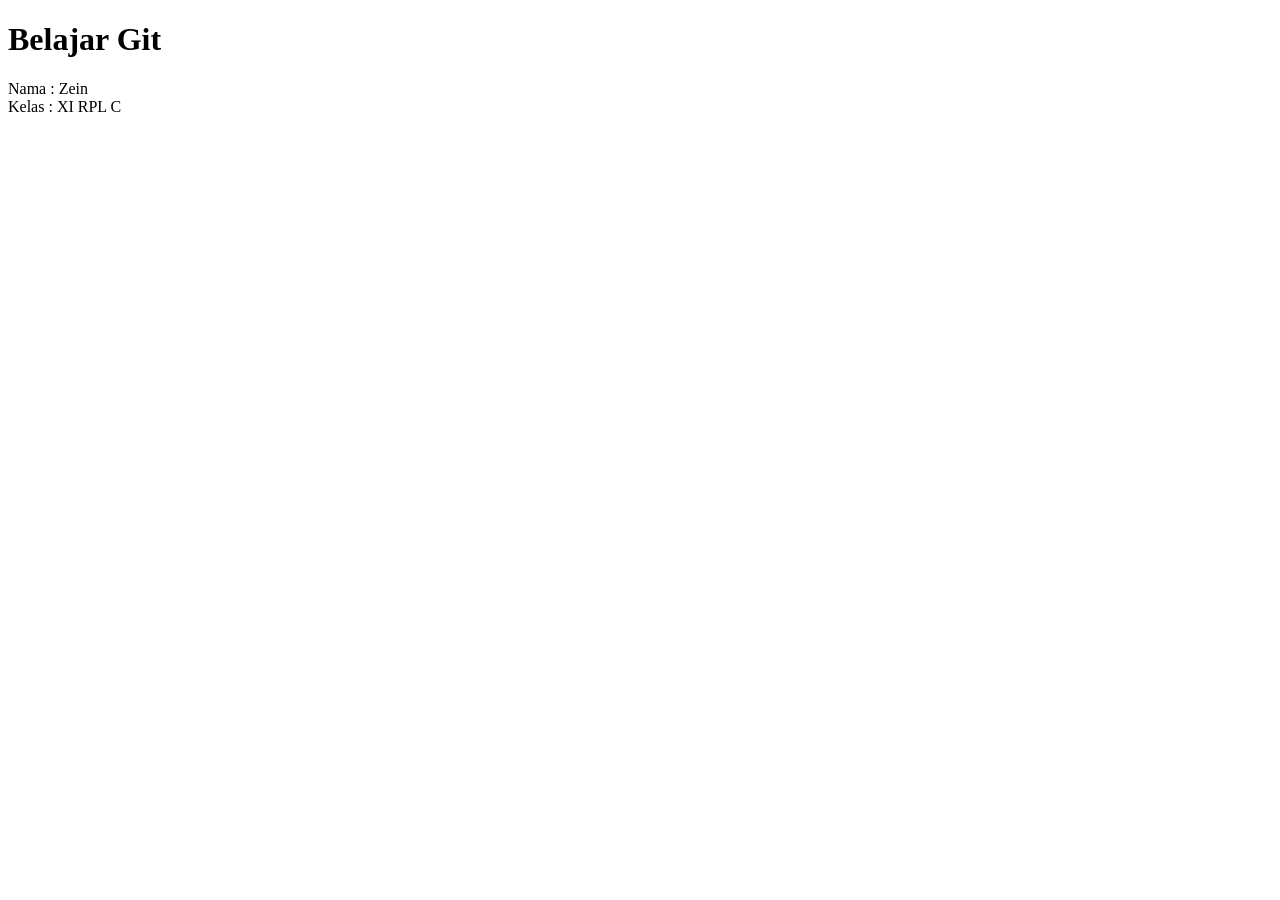
==== index.html @ 4944b2b9 "Membuat file pertama index.html" ====
<!DOCTYPE html>
<html>
<head>
    <meta charset="UTF-8">
    <meta name="viewport" content="width=device-width, initial-scale=1.0">
    <title>Belajar Git</title>
</head>
<body>
    <h1>Belajar Git</h1>
    <p>
        Nama : Zein <br>
        Kelas : XI RPL C
    </p>
</body>
</html>
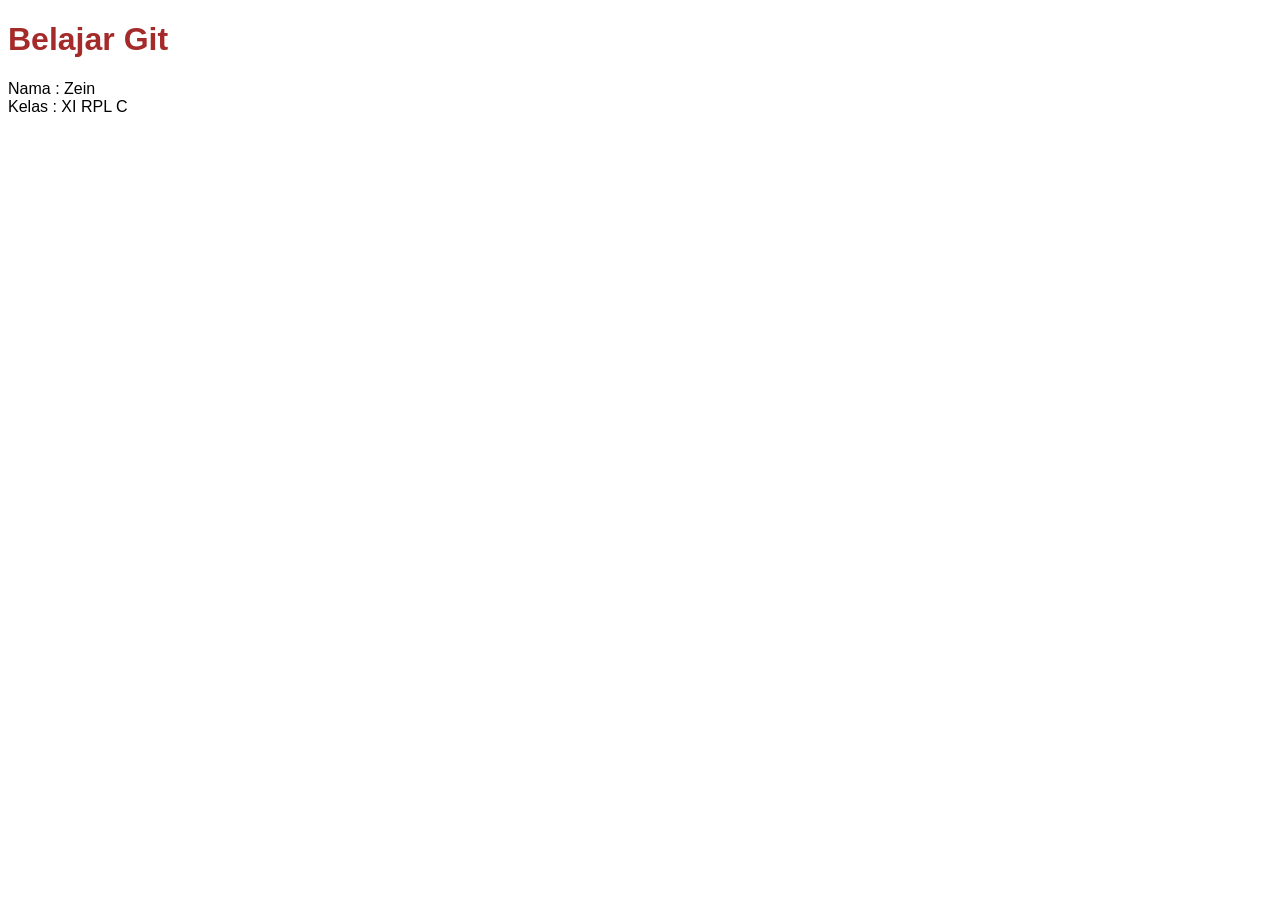
==== commit 1ba6eda0: "Menambahkan css" ====
--- a/index.html
+++ b/index.html
@@ -4,6 +4,7 @@
     <meta charset="UTF-8">
     <meta name="viewport" content="width=device-width, initial-scale=1.0">
     <title>Belajar Git</title>
+    <link rel="stylesheet" href="style.css">
 </head>
 <body>
     <h1>Belajar Git</h1>
--- a/style.css
+++ b/style.css
@@ -0,0 +1,7 @@
+body {
+    font-family: Arial, sans-serif;
+}
+
+h1 {
+    color :brown;
+}
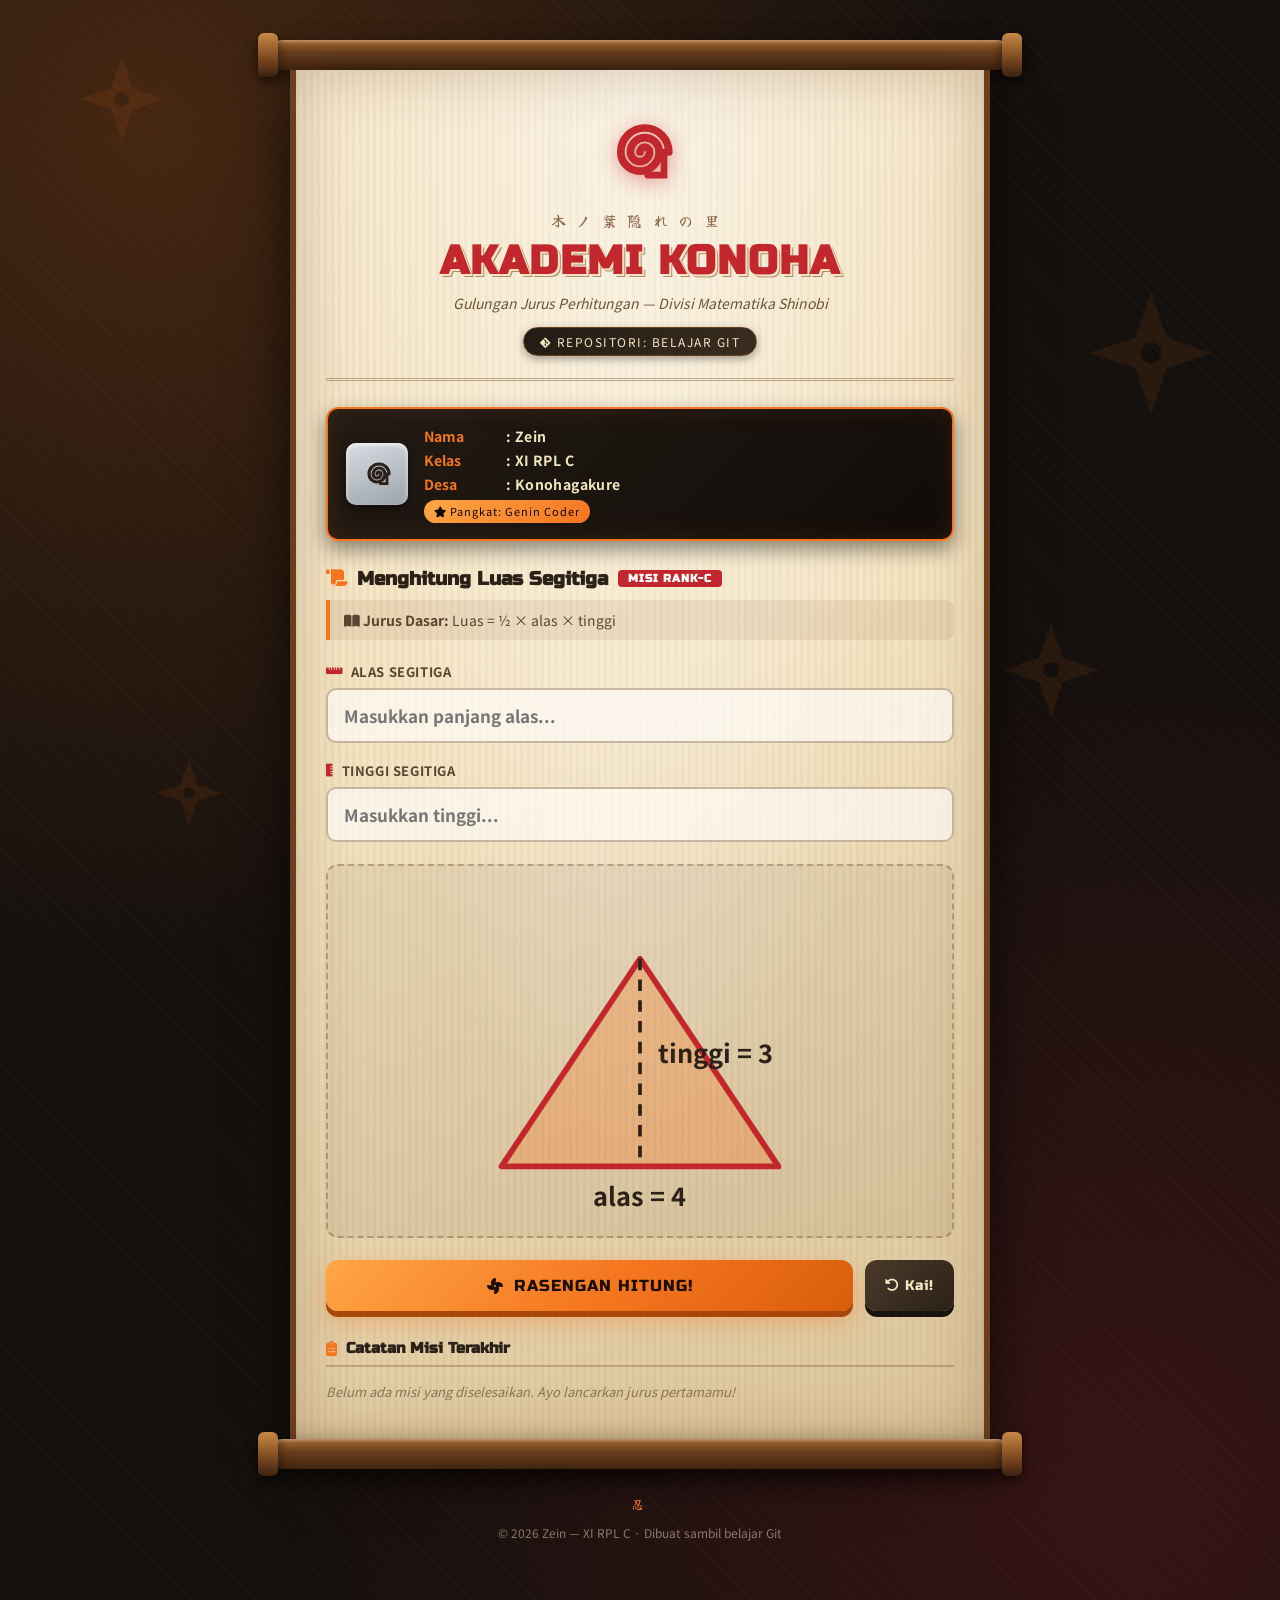
==== commit 3cd25762: "Fitur luas segitiga tema naruto" ====
--- a/index.html
+++ b/index.html
@@ -1,16 +1,157 @@
 <!DOCTYPE html>
-<html>
+<html lang="id">
 <head>
     <meta charset="UTF-8">
     <meta name="viewport" content="width=device-width, initial-scale=1.0">
-    <title>Belajar Git</title>
+    <title>Akademi Konoha — Menghitung Luas Segitiga</title>
+
+    <!-- Font dari CDN Google Fonts -->
+    <link rel="preconnect" href="https://fonts.googleapis.com">
+    <link rel="preconnect" href="https://fonts.gstatic.com" crossorigin>
+    <link href="https://fonts.googleapis.com/css2?family=Russo+One&family=Yuji+Syuku&family=Noto+Sans+JP:wght@400;700&display=swap" rel="stylesheet">
+
+    <!-- Ikon dari CDN Font Awesome -->
+    <link rel="stylesheet" href="https://cdnjs.cloudflare.com/ajax/libs/font-awesome/6.5.2/css/all.min.css">
+
     <link rel="stylesheet" href="style.css">
 </head>
 <body>
-    <h1>Belajar Git</h1>
-    <p>
-        Nama : Zein <br>
-        Kelas : XI RPL C
-    </p>
+
+    <!-- Kumpulan bentuk SVG yang dipakai berulang -->
+    <svg width="0" height="0" style="position:absolute" aria-hidden="true">
+        <symbol id="ikon-shuriken" viewBox="0 0 100 100">
+            <path d="M50 3 L62 38 L97 50 L62 62 L50 97 L38 62 L3 50 L38 38 Z"
+                  fill="currentColor"/>
+            <circle cx="50" cy="50" r="8" fill="#14100d"/>
+        </symbol>
+        <symbol id="ikon-pusaran" viewBox="0 0 100 100">
+            <g fill="none" stroke="currentColor" stroke-width="8" stroke-linecap="round">
+                <path d="M50 50
+                         a 5  5  0 0 1 10 0
+                         a 10 10 0 0 1 -20 0
+                         a 15 15 0 0 1 30 0
+                         a 20 20 0 0 1 -40 0
+                         a 25 25 0 0 1 50 0"/>
+                <path d="M75 50 L75 74 L58 74" stroke-width="7"/>
+            </g>
+        </symbol>
+    </svg>
+
+    <!-- Shuriken berputar di latar belakang -->
+    <div class="latar-shuriken" aria-hidden="true">
+        <svg class="shuriken-terbang" viewBox="0 0 100 100"><use href="#ikon-shuriken"></use></svg>
+        <svg class="shuriken-terbang" viewBox="0 0 100 100"><use href="#ikon-shuriken"></use></svg>
+        <svg class="shuriken-terbang" viewBox="0 0 100 100"><use href="#ikon-shuriken"></use></svg>
+        <svg class="shuriken-terbang" viewBox="0 0 100 100"><use href="#ikon-shuriken"></use></svg>
+    </div>
+
+    <main class="halaman">
+        <div class="batang"></div>
+
+        <div class="gulungan">
+
+            <!-- ===== Kepala gulungan ===== -->
+            <header class="kepala">
+                <svg class="lambang" viewBox="0 0 100 100" role="img" aria-label="Lambang pusaran Uzumaki">
+                    <use href="#ikon-pusaran"></use>
+                </svg>
+                <p class="kanji-besar">木ノ葉隠れの里</p>
+                <h1>Akademi Konoha</h1>
+                <p class="sub-judul">Gulungan Jurus Perhitungan — Divisi Matematika Shinobi</p>
+                <span class="pita-repo">
+                    <i class="fa-brands fa-git-alt"></i> Repositori: Belajar Git
+                </span>
+            </header>
+
+            <!-- ===== Kartu identitas ===== -->
+            <section class="kartu-ninja">
+                <div class="ikat-kepala">
+                    <svg viewBox="0 0 100 100" aria-hidden="true"><use href="#ikon-pusaran"></use></svg>
+                </div>
+                <div class="data-ninja">
+                    <div class="baris"><span class="label">Nama</span><span class="nilai">: Zein</span></div>
+                    <div class="baris"><span class="label">Kelas</span><span class="nilai">: XI RPL C</span></div>
+                    <div class="baris"><span class="label">Desa</span><span class="nilai">: Konohagakure</span></div>
+                    <span class="pangkat"><i class="fa-solid fa-star"></i> Pangkat: Genin Coder</span>
+                </div>
+            </section>
+
+            <!-- ===== Papan misi ===== -->
+            <section class="papan-misi">
+                <h2 class="judul-misi">
+                    <i class="fa-solid fa-scroll"></i>
+                    Menghitung Luas Segitiga
+                    <span class="rank-misi">MISI RANK-C</span>
+                </h2>
+
+                <p class="rumus-misi">
+                    <i class="fa-solid fa-book-open"></i>
+                    <strong>Jurus Dasar:</strong> Luas = ½ &times; alas &times; tinggi
+                </p>
+
+                <form id="form-jurus" novalidate>
+                    <div class="kolom-jurus">
+                        <label for="alas">
+                            <i class="fa-solid fa-ruler-horizontal"></i> Alas Segitiga
+                        </label>
+                        <input type="number" id="alas" name="alas" step="any" min="0"
+                               placeholder="Masukkan panjang alas..." autocomplete="off">
+                    </div>
+
+                    <div class="kolom-jurus">
+                        <label for="tinggi">
+                            <i class="fa-solid fa-ruler-vertical"></i> Tinggi Segitiga
+                        </label>
+                        <input type="number" id="tinggi" name="tinggi" step="any" min="0"
+                               placeholder="Masukkan tinggi..." autocomplete="off">
+                    </div>
+
+                    <!-- Pratinjau bentuk segitiga, digambar ulang oleh script.js -->
+                    <div class="panel-pratinjau">
+                        <svg id="pratinjau" viewBox="0 0 260 150" role="img"
+                             aria-label="Pratinjau bentuk segitiga">
+                            <polygon id="bidang-segitiga" points="50,125 210,125 130,45"></polygon>
+                            <line id="garis-tinggi" class="garis-tinggi" x1="130" y1="45" x2="130" y2="125"></line>
+                            <text id="teks-alas"   class="teks-ukur" x="130" y="142" text-anchor="middle">alas</text>
+                            <text id="teks-tinggi" class="teks-ukur" x="138" y="88">tinggi</text>
+                        </svg>
+                    </div>
+
+                    <div class="deret-tombol">
+                        <button type="submit" class="tombol-rasengan">
+                            <i class="fa-solid fa-fan"></i> Rasengan Hitung!
+                        </button>
+                        <button type="button" id="tombol-reset" class="tombol-kai">
+                            <i class="fa-solid fa-rotate-left"></i> Kai!
+                        </button>
+                    </div>
+                </form>
+
+                <!-- Hasil perhitungan diisi oleh script.js -->
+                <div id="panel-hasil" class="panel-hasil" aria-live="polite"></div>
+            </section>
+
+            <!-- ===== Catatan misi ===== -->
+            <section class="catatan-misi">
+                <h3 class="judul-catatan">
+                    <i class="fa-solid fa-clipboard-list"></i> Catatan Misi Terakhir
+                </h3>
+                <ul id="daftar-catatan"></ul>
+                <p id="catatan-kosong" class="catatan-kosong">
+                    Belum ada misi yang diselesaikan. Ayo lancarkan jurus pertamamu!
+                </p>
+            </section>
+
+        </div>
+
+        <div class="batang"></div>
+
+        <footer class="kaki">
+            <p><span class="kanji-kaki">忍</span></p>
+            <p>&copy; 2026 Zein — XI RPL C &middot; Dibuat sambil belajar Git</p>
+        </footer>
+    </main>
+
+    <script src="script.js"></script>
 </body>
-</html>+</html>
--- a/style.css
+++ b/style.css
@@ -1,7 +1,550 @@
+/* ============================================================
+   AKADEMI NINJA KONOHA  —  Tema Naruto
+   Halaman latihan: Menghitung Luas Segitiga
+   Zein / XI RPL C
+   ============================================================ */
+
+:root {
+    --oren:         #f5751f;
+    --oren-terang:  #ffa645;
+    --arang:        #14100d;
+    --arang-2:      #221b14;
+    --krem:         #f4e4c1;
+    --krem-gelap:   #dcc59b;
+    --merah:        #c1272d;
+    --kayu:         #6b3f1d;
+    --kayu-terang:  #a86a33;
+    --tinta:        #2b2118;
+}
+
+* { box-sizing: border-box; }
+
 body {
-    font-family: Arial, sans-serif;
+    margin: 0;
+    padding: 40px 16px 60px;
+    font-family: "Noto Sans JP", "Segoe UI", Arial, sans-serif;
+    color: var(--krem);
+    background-color: var(--arang);
+    background-image:
+        radial-gradient(circle at 12% 8%,  rgba(245,117,31,.22), transparent 45%),
+        radial-gradient(circle at 88% 92%, rgba(193,39,45,.20),  transparent 45%),
+        repeating-linear-gradient(45deg,
+            rgba(255,255,255,.016) 0 2px,
+            transparent 2px 9px);
+    overflow-x: hidden;
+}
+
+/* ---------- Shuriken melayang di latar ---------- */
+.latar-shuriken {
+    position: fixed;
+    inset: 0;
+    pointer-events: none;
+    z-index: 0;
+    overflow: hidden;
+}
+
+.shuriken-terbang {
+    position: absolute;
+    color: var(--oren);
+    opacity: .09;
+    animation: berputar linear infinite;
+}
+
+.shuriken-terbang:nth-child(1) { top:  6%;    left:  6%;  width:  90px; animation-duration: 14s; }
+.shuriken-terbang:nth-child(2) { top: 32%;    right: 5%;  width: 130px; animation-duration: 22s; animation-direction: reverse; }
+.shuriken-terbang:nth-child(3) { bottom: 8%;  left: 12%;  width:  70px; animation-duration: 11s; }
+.shuriken-terbang:nth-child(4) { bottom: 20%; right: 14%; width: 100px; animation-duration: 18s; animation-direction: reverse; }
+
+@keyframes berputar {
+    from { transform: rotate(0deg); }
+    to   { transform: rotate(360deg); }
+}
+
+/* ---------- Kerangka halaman ---------- */
+.halaman {
+    position: relative;
+    z-index: 1;
+    max-width: 700px;
+    margin: 0 auto;
+}
+
+/* ---------- Gulungan (makimono) ---------- */
+.gulungan {
+    position: relative;
+    background:
+        radial-gradient(ellipse at 50% 0%, rgba(255,255,255,.5), transparent 60%),
+        repeating-linear-gradient(90deg,
+            rgba(120,90,50,.05) 0 3px,
+            transparent 3px 7px),
+        linear-gradient(160deg, #f7ead0 0%, var(--krem) 45%, var(--krem-gelap) 100%);
+    color: var(--tinta);
+    padding: 34px 30px 38px;
+    border-left: 6px solid var(--kayu);
+    border-right: 6px solid var(--kayu);
+    box-shadow:
+        inset 0 0 60px rgba(107,63,29,.28),
+        0 24px 50px rgba(0,0,0,.65);
+    animation: gulungan-terbuka .7s cubic-bezier(.2,.8,.3,1) both;
+}
+
+@keyframes gulungan-terbuka {
+    from { opacity: 0; transform: scaleY(.75) translateY(-14px); }
+    to   { opacity: 1; transform: scaleY(1) translateY(0); }
+}
+
+/* Batang kayu penggulung atas & bawah */
+.batang {
+    position: relative;
+    height: 30px;
+    margin: 0 -22px;
+    border-radius: 15px;
+    background: linear-gradient(180deg,
+        var(--kayu-terang) 0%,
+        var(--kayu) 40%,
+        #40240f 100%);
+    box-shadow: 0 8px 22px rgba(0,0,0,.6), inset 0 2px 3px rgba(255,255,255,.28);
+}
+
+.batang::before,
+.batang::after {
+    content: "";
+    position: absolute;
+    top: 50%;
+    width: 20px;
+    height: 44px;
+    transform: translateY(-50%);
+    border-radius: 6px;
+    background: linear-gradient(180deg, #c98a45, #7a4720 60%, #3d2210);
+    box-shadow: 0 4px 12px rgba(0,0,0,.55);
+}
+.batang::before { left:  -10px; }
+.batang::after  { right: -10px; }
+
+/* ---------- Kepala halaman ---------- */
+.kepala {
+    text-align: center;
+    padding-bottom: 22px;
+    border-bottom: 3px double rgba(107,63,29,.4);
+}
+
+.lambang {
+    display: block;
+    width: 96px;
+    height: 96px;
+    margin: 0 auto 10px;
+    color: var(--merah);
+    filter: drop-shadow(0 4px 10px rgba(193,39,45,.45));
+    animation: pusaran-hidup 6s ease-in-out infinite;
+}
+
+@keyframes pusaran-hidup {
+    0%, 100% { transform: rotate(0deg)  scale(1);    }
+    50%      { transform: rotate(-8deg) scale(1.06); }
+}
+
+.kanji-besar {
+    font-family: "Yuji Syuku", "Yu Mincho", serif;
+    font-size: 15px;
+    letter-spacing: .7em;
+    color: rgba(107,63,29,.75);
+    margin: 0 0 6px;
 }
 
 h1 {
-    color :brown;
-}+    font-family: "Russo One", Impact, sans-serif;
+    font-size: clamp(26px, 6vw, 40px);
+    letter-spacing: 2px;
+    margin: 0;
+    color: var(--merah);
+    text-transform: uppercase;
+    text-shadow:
+        2px 2px 0 var(--krem),
+        3px 3px 0 rgba(107,63,29,.55);
+}
+
+.sub-judul {
+    margin: 8px 0 0;
+    font-size: 14px;
+    color: #6b543a;
+    font-style: italic;
+}
+
+.pita-repo {
+    display: inline-block;
+    margin-top: 14px;
+    padding: 5px 16px;
+    font-size: 12px;
+    letter-spacing: 1.5px;
+    text-transform: uppercase;
+    color: var(--krem);
+    background: linear-gradient(135deg, var(--arang-2), #3a2d20);
+    border: 1px solid var(--kayu);
+    border-radius: 999px;
+    box-shadow: 0 3px 8px rgba(0,0,0,.35);
+}
+
+/* ---------- Kartu identitas shinobi ---------- */
+.kartu-ninja {
+    display: flex;
+    align-items: center;
+    gap: 16px;
+    margin: 26px 0;
+    padding: 16px 18px;
+    background: linear-gradient(135deg, var(--arang-2), #100c08);
+    border: 2px solid var(--oren);
+    border-radius: 12px;
+    color: var(--krem);
+    box-shadow: 0 8px 20px rgba(0,0,0,.45), inset 0 0 24px rgba(245,117,31,.12);
+}
+
+.ikat-kepala {
+    flex: 0 0 auto;
+    width: 62px;
+    height: 62px;
+    display: grid;
+    place-items: center;
+    border-radius: 10px;
+    background: linear-gradient(160deg, #d9dde2, #9aa3ac);
+    box-shadow: inset 0 2px 4px rgba(255,255,255,.75), 0 4px 10px rgba(0,0,0,.5);
+}
+
+.ikat-kepala svg { width: 40px; height: 40px; color: var(--tinta); }
+
+.data-ninja { line-height: 1.7; font-size: 14px; }
+.data-ninja .baris { display: flex; gap: 8px; }
+.data-ninja .label { width: 74px; color: var(--oren); font-weight: 700; }
+.data-ninja .nilai { font-weight: 700; letter-spacing: .4px; }
+
+.pangkat {
+    display: inline-block;
+    margin-top: 4px;
+    padding: 2px 10px;
+    font-size: 11px;
+    letter-spacing: 1px;
+    border-radius: 999px;
+    color: #0d0a07;
+    background: linear-gradient(135deg, var(--oren-terang), var(--oren));
+}
+
+/* ---------- Papan misi ---------- */
+.judul-misi {
+    display: flex;
+    align-items: center;
+    flex-wrap: wrap;
+    gap: 10px;
+    font-family: "Russo One", Impact, sans-serif;
+    font-size: 19px;
+    color: var(--tinta);
+    margin: 0 0 4px;
+}
+
+.judul-misi i { color: var(--oren); }
+
+.rank-misi {
+    padding: 2px 10px;
+    font-size: 11px;
+    font-weight: 700;
+    letter-spacing: 1px;
+    border-radius: 4px;
+    color: #fff;
+    background: var(--merah);
+}
+
+.rumus-misi {
+    margin: 10px 0 22px;
+    padding: 10px 14px;
+    font-size: 14px;
+    color: #5a4530;
+    background: rgba(107,63,29,.09);
+    border-left: 4px solid var(--oren);
+    border-radius: 0 8px 8px 0;
+}
+
+/* ---------- Form ---------- */
+.kolom-jurus { margin-bottom: 18px; }
+
+label {
+    display: flex;
+    align-items: center;
+    gap: 8px;
+    margin-bottom: 7px;
+    font-size: 13px;
+    font-weight: 700;
+    letter-spacing: .6px;
+    text-transform: uppercase;
+    color: #5a4530;
+}
+
+label i { color: var(--merah); }
+
+input[type="number"] {
+    width: 100%;
+    padding: 13px 16px;
+    font-family: inherit;
+    font-size: 17px;
+    font-weight: 700;
+    color: var(--tinta);
+    background: rgba(255,255,255,.62);
+    border: 2px solid rgba(107,63,29,.35);
+    border-radius: 10px;
+    transition: border-color .2s, box-shadow .2s, background .2s;
+}
+
+input[type="number"]:focus {
+    outline: none;
+    background: #fff;
+    border-color: var(--oren);
+    box-shadow: 0 0 0 4px rgba(245,117,31,.22);
+}
+
+input.salah {
+    border-color: var(--merah);
+    box-shadow: 0 0 0 4px rgba(193,39,45,.18);
+    animation: getar .3s;
+}
+
+@keyframes getar {
+    0%, 100% { transform: translateX(0); }
+    25%      { transform: translateX(-6px); }
+    75%      { transform: translateX(6px); }
+}
+
+/* ---------- Pratinjau segitiga ---------- */
+.panel-pratinjau {
+    margin: 22px 0;
+    padding: 12px;
+    background: rgba(20,16,13,.055);
+    border: 2px dashed rgba(107,63,29,.35);
+    border-radius: 12px;
+}
+
+.panel-pratinjau svg { display: block; width: 100%; height: auto; }
+
+#bidang-segitiga {
+    fill: rgba(245,117,31,.3);
+    stroke: var(--merah);
+    stroke-width: 2.5;
+    stroke-linejoin: round;
+    transition: all .35s cubic-bezier(.2,.8,.3,1);
+}
+
+.garis-tinggi {
+    stroke: var(--tinta);
+    stroke-width: 1.6;
+    stroke-dasharray: 5 4;
+    transition: all .35s cubic-bezier(.2,.8,.3,1);
+}
+
+.teks-ukur {
+    font-family: "Noto Sans JP", sans-serif;
+    font-size: 11px;
+    font-weight: 700;
+    fill: var(--tinta);
+}
+
+/* ---------- Tombol ---------- */
+.deret-tombol {
+    display: flex;
+    gap: 12px;
+    margin-top: 6px;
+}
+
+button {
+    font-family: "Russo One", Impact, sans-serif;
+    letter-spacing: 1px;
+    border: none;
+    border-radius: 12px;
+    cursor: pointer;
+    transition: transform .15s, box-shadow .2s, filter .2s;
+}
+
+button:active { transform: translateY(2px) scale(.99); }
+
+.tombol-rasengan {
+    flex: 1;
+    display: flex;
+    align-items: center;
+    justify-content: center;
+    gap: 10px;
+    padding: 16px;
+    font-size: 16px;
+    text-transform: uppercase;
+    color: #1a0e03;
+    background: linear-gradient(135deg, var(--oren-terang), var(--oren) 55%, #d95d0c);
+    box-shadow: 0 6px 0 #a7480a, 0 10px 24px rgba(245,117,31,.4);
+    animation: denyut-chakra 2.6s ease-in-out infinite;
+}
+
+.tombol-rasengan:hover {
+    filter: brightness(1.08);
+    box-shadow: 0 6px 0 #a7480a, 0 0 34px rgba(255,166,69,.85);
+}
+
+.tombol-rasengan:active {
+    box-shadow: 0 2px 0 #a7480a, 0 0 20px rgba(255,166,69,.6);
+}
+
+.tombol-rasengan i { animation: berputar 3s linear infinite; }
+
+@keyframes denyut-chakra {
+    0%, 100% { box-shadow: 0 6px 0 #a7480a, 0 10px 24px rgba(245,117,31,.35); }
+    50%      { box-shadow: 0 6px 0 #a7480a, 0 10px 30px rgba(255,166,69,.72); }
+}
+
+.tombol-kai {
+    padding: 16px 20px;
+    font-size: 14px;
+    color: var(--krem);
+    background: linear-gradient(135deg, #4a3a29, #2b2118);
+    box-shadow: 0 6px 0 #1a140e;
+}
+
+.tombol-kai:hover  { filter: brightness(1.2); }
+.tombol-kai:active { box-shadow: 0 2px 0 #1a140e; }
+
+/* ---------- Hasil ---------- */
+.panel-hasil { margin-top: 24px; }
+
+.kotak-hasil {
+    padding: 20px 22px;
+    border-radius: 14px;
+    animation: muncul-poof .45s cubic-bezier(.2,.9,.3,1.2) both;
+}
+
+@keyframes muncul-poof {
+    0%   { opacity: 0; transform: scale(.6) translateY(10px); filter: blur(6px); }
+    60%  { opacity: 1; transform: scale(1.04); filter: blur(0); }
+    100% { opacity: 1; transform: scale(1) translateY(0); }
+}
+
+.kotak-hasil.sukses {
+    color: var(--krem);
+    background:
+        radial-gradient(circle at 50% 0%, rgba(245,117,31,.35), transparent 65%),
+        linear-gradient(135deg, var(--arang-2), #0d0a07);
+    border: 2px solid var(--oren);
+    box-shadow: 0 10px 28px rgba(0,0,0,.5), inset 0 0 30px rgba(245,117,31,.15);
+}
+
+.kotak-hasil.gagal {
+    color: #ffe0e0;
+    background: linear-gradient(135deg, #3a1113, #1d0809);
+    border: 2px solid var(--merah);
+    box-shadow: 0 10px 28px rgba(0,0,0,.5);
+}
+
+.hasil-atas {
+    display: flex;
+    align-items: center;
+    gap: 9px;
+    font-size: 12px;
+    letter-spacing: 2px;
+    text-transform: uppercase;
+    color: var(--oren);
+    margin-bottom: 6px;
+}
+
+.kotak-hasil.gagal .hasil-atas { color: #ff8a8a; }
+
+.angka-hasil {
+    font-family: "Russo One", Impact, sans-serif;
+    font-size: clamp(30px, 8vw, 46px);
+    line-height: 1.1;
+    color: var(--oren-terang);
+    text-shadow: 0 0 22px rgba(245,117,31,.6);
+}
+
+.angka-hasil .satuan {
+    font-size: .45em;
+    color: var(--krem);
+    margin-left: 6px;
+}
+
+.jalan-rumus {
+    margin-top: 10px;
+    padding-top: 10px;
+    font-size: 13px;
+    line-height: 1.9;
+    color: var(--krem-gelap);
+    border-top: 1px dashed rgba(244,228,193,.28);
+}
+
+.pesan-gagal { font-size: 15px; font-weight: 700; line-height: 1.6; }
+
+/* ---------- Catatan misi ---------- */
+.catatan-misi { margin-top: 28px; }
+
+.judul-catatan {
+    display: flex;
+    align-items: center;
+    gap: 9px;
+    font-family: "Russo One", Impact, sans-serif;
+    font-size: 15px;
+    color: var(--tinta);
+    padding-bottom: 8px;
+    border-bottom: 2px solid rgba(107,63,29,.3);
+}
+
+.judul-catatan i { color: var(--oren); }
+
+#daftar-catatan {
+    list-style: none;
+    margin: 12px 0 0;
+    padding: 0;
+    font-size: 13px;
+}
+
+#daftar-catatan li {
+    display: flex;
+    justify-content: space-between;
+    gap: 12px;
+    padding: 9px 12px;
+    margin-bottom: 6px;
+    color: #4a3a29;
+    background: rgba(107,63,29,.08);
+    border-left: 3px solid var(--oren);
+    border-radius: 0 8px 8px 0;
+    animation: geser-masuk .35s ease both;
+}
+
+#daftar-catatan li .luas { font-weight: 700; color: var(--merah); }
+
+@keyframes geser-masuk {
+    from { opacity: 0; transform: translateX(-14px); }
+    to   { opacity: 1; transform: translateX(0); }
+}
+
+.catatan-kosong {
+    margin: 12px 0 0;
+    font-size: 13px;
+    font-style: italic;
+    color: #8a7358;
+}
+
+/* ---------- Kaki halaman ---------- */
+.kaki {
+    margin-top: 26px;
+    text-align: center;
+    font-size: 12px;
+    color: rgba(244,228,193,.5);
+}
+
+.kaki .kanji-kaki {
+    font-family: "Yuji Syuku", "Yu Mincho", serif;
+    letter-spacing: .5em;
+    color: var(--oren);
+}
+
+/* ---------- Layar kecil ---------- */
+@media (max-width: 520px) {
+    body { padding: 22px 10px 40px; }
+    .gulungan { padding: 26px 18px 30px; }
+    .kartu-ninja { flex-direction: column; text-align: center; }
+    .data-ninja .baris { justify-content: center; }
+    .deret-tombol { flex-direction: column; }
+}
+
+/* ---------- Hormati preferensi kurangi animasi ---------- */
+@media (prefers-reduced-motion: reduce) {
+    * { animation: none !important; transition: none !important; }
+}
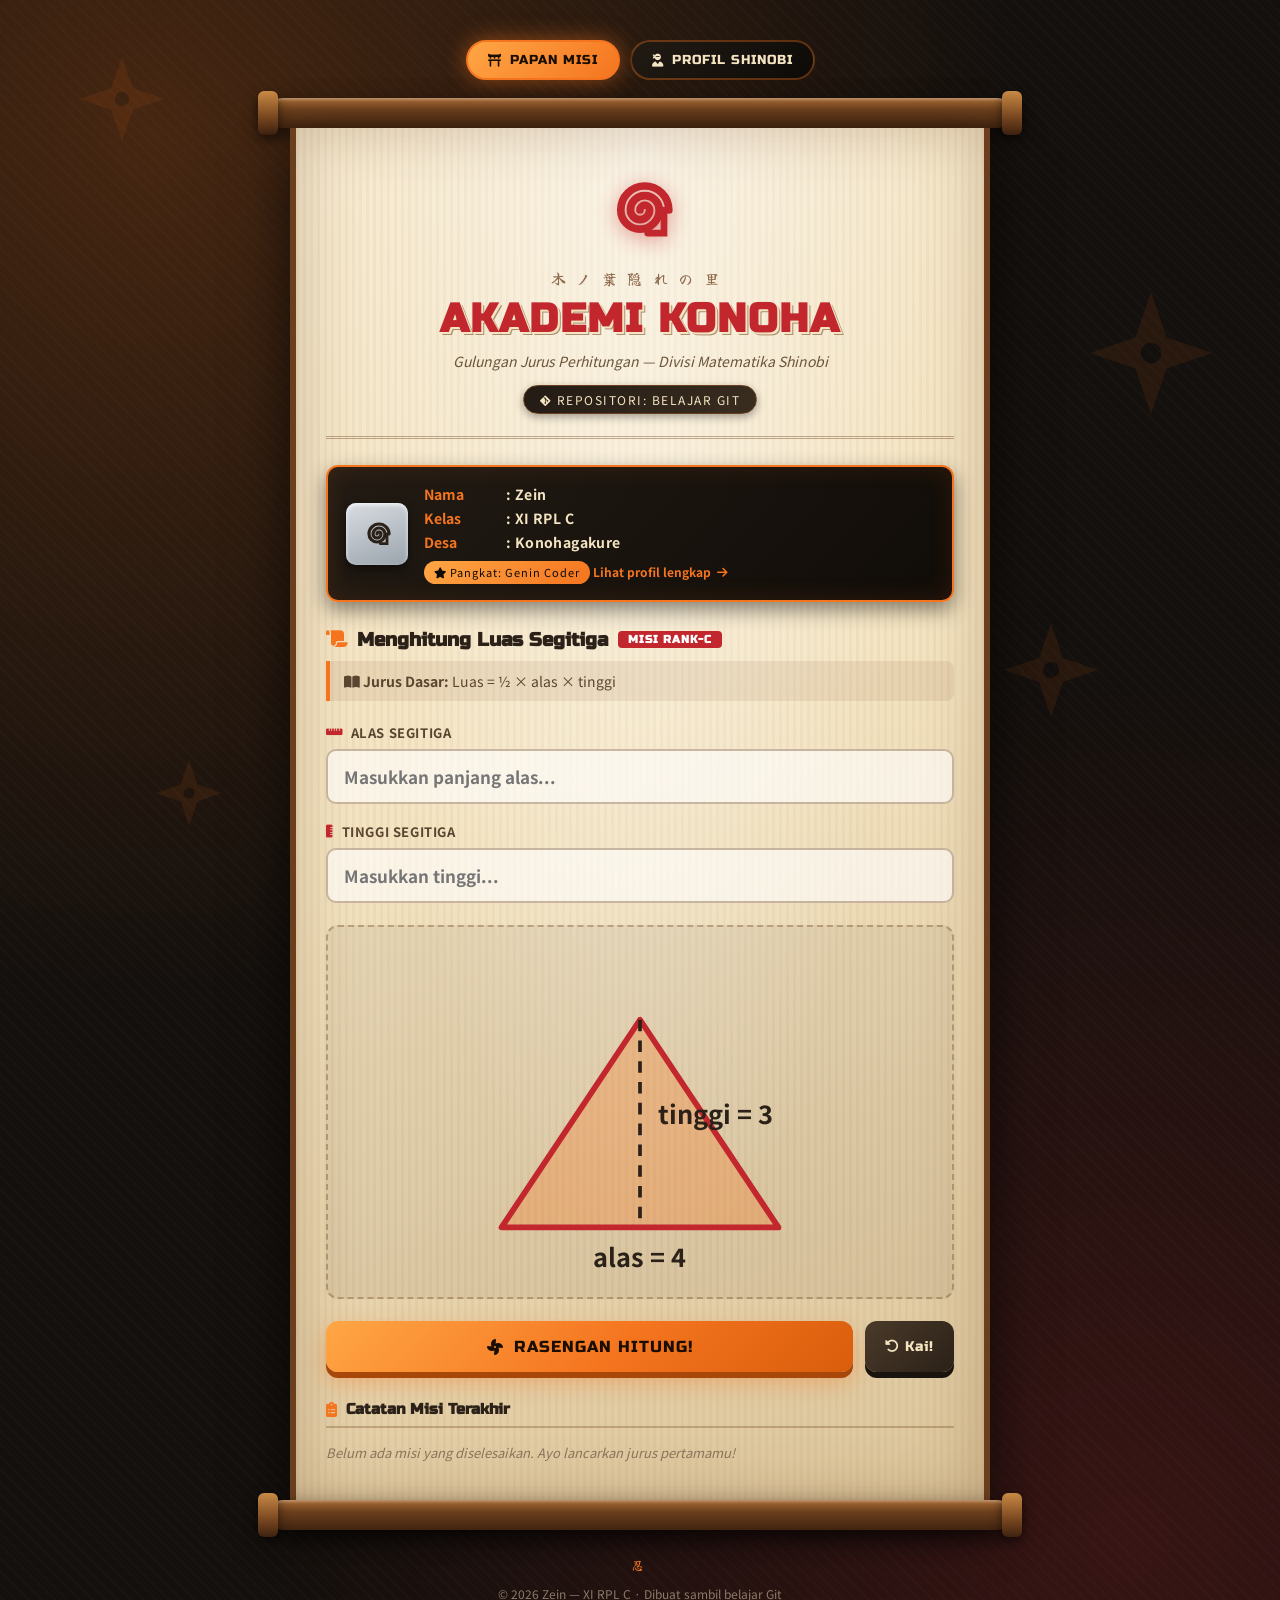
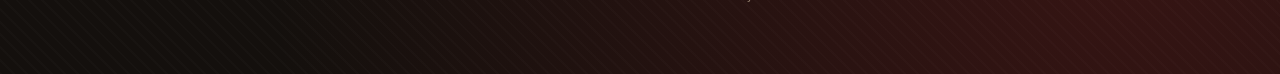
==== commit fb90e200: "Fitur Profile" ====
--- a/index.html
+++ b/index.html
@@ -46,6 +46,17 @@
     </div>
 
     <main class="halaman">
+
+        <!-- ===== Navigasi ===== -->
+        <nav class="navigasi-ninja">
+            <a class="tautan-nav aktif" href="index.html" aria-current="page">
+                <i class="fa-solid fa-torii-gate"></i> Papan Misi
+            </a>
+            <a class="tautan-nav" href="profile.html">
+                <i class="fa-solid fa-user-ninja"></i> Profil Shinobi
+            </a>
+        </nav>
+
         <div class="batang"></div>
 
         <div class="gulungan">
@@ -73,6 +84,9 @@
                     <div class="baris"><span class="label">Kelas</span><span class="nilai">: XI RPL C</span></div>
                     <div class="baris"><span class="label">Desa</span><span class="nilai">: Konohagakure</span></div>
                     <span class="pangkat"><i class="fa-solid fa-star"></i> Pangkat: Genin Coder</span>
+                    <a class="tautan-profil" href="profile.html">
+                        Lihat profil lengkap <i class="fa-solid fa-arrow-right"></i>
+                    </a>
                 </div>
             </section>
 
--- a/style.css
+++ b/style.css
@@ -544,6 +544,297 @@
     .deret-tombol { flex-direction: column; }
 }
 
+/* ============================================================
+   NAVIGASI ANTAR HALAMAN
+   ============================================================ */
+.navigasi-ninja {
+    display: flex;
+    justify-content: center;
+    flex-wrap: wrap;
+    gap: 10px;
+    margin-bottom: 18px;
+}
+
+.tautan-nav {
+    display: inline-flex;
+    align-items: center;
+    gap: 8px;
+    padding: 10px 20px;
+    font-family: "Russo One", Impact, sans-serif;
+    font-size: 13px;
+    letter-spacing: 1px;
+    text-transform: uppercase;
+    text-decoration: none;
+    color: var(--krem);
+    background: linear-gradient(135deg, var(--arang-2), #0d0a07);
+    border: 2px solid rgba(245,117,31,.35);
+    border-radius: 999px;
+    transition: transform .15s, border-color .2s, color .2s, box-shadow .2s;
+}
+
+.tautan-nav:hover {
+    transform: translateY(-2px);
+    color: var(--oren-terang);
+    border-color: var(--oren);
+    box-shadow: 0 6px 16px rgba(0,0,0,.45);
+}
+
+.tautan-nav.aktif {
+    color: #1a0e03;
+    background: linear-gradient(135deg, var(--oren-terang), var(--oren));
+    border-color: var(--oren);
+    box-shadow: 0 0 22px rgba(245,117,31,.5);
+}
+
+/* Tautan kecil di kartu identitas halaman utama */
+.tautan-profil {
+    display: inline-flex;
+    align-items: center;
+    gap: 6px;
+    margin-top: 8px;
+    font-size: 12px;
+    font-weight: 700;
+    text-decoration: none;
+    color: var(--oren);
+    transition: gap .2s, color .2s;
+}
+
+.tautan-profil:hover { gap: 11px; color: var(--oren-terang); }
+
+/* ============================================================
+   HALAMAN PROFIL
+   ============================================================ */
+
+/* ---------- Kepala profil & avatar ---------- */
+.kepala-profil {
+    text-align: center;
+    padding-bottom: 24px;
+    border-bottom: 3px double rgba(107,63,29,.4);
+}
+
+.bingkai-avatar {
+    width: 152px;
+    height: 152px;
+    margin: 0 auto 16px;
+    padding: 6px;
+    border-radius: 50%;
+    background: linear-gradient(135deg, var(--oren-terang), var(--merah));
+    box-shadow:
+        0 0 0 5px var(--krem),
+        0 12px 28px rgba(0,0,0,.45),
+        0 0 36px rgba(245,117,31,.45);
+    animation: denyut-avatar 3.4s ease-in-out infinite;
+}
+
+.bingkai-avatar img,
+.bingkai-avatar svg {
+    display: block;
+    width: 100%;
+    height: 100%;
+    border-radius: 50%;
+    background: var(--krem);
+    object-fit: cover;
+}
+
+@keyframes denyut-avatar {
+    0%, 100% { box-shadow: 0 0 0 5px var(--krem), 0 12px 28px rgba(0,0,0,.45), 0 0 30px rgba(245,117,31,.35); }
+    50%      { box-shadow: 0 0 0 5px var(--krem), 0 12px 28px rgba(0,0,0,.45), 0 0 48px rgba(255,166,69,.75); }
+}
+
+.nama-profil {
+    font-family: "Russo One", Impact, sans-serif;
+    font-size: clamp(28px, 7vw, 44px);
+    letter-spacing: 3px;
+    margin: 0;
+    color: var(--merah);
+    text-transform: uppercase;
+    text-shadow: 2px 2px 0 var(--krem), 3px 3px 0 rgba(107,63,29,.55);
+}
+
+/* ---------- Judul tiap bagian ---------- */
+.judul-bagian {
+    display: flex;
+    align-items: center;
+    gap: 9px;
+    margin: 30px 0 14px;
+    padding-bottom: 8px;
+    font-family: "Russo One", Impact, sans-serif;
+    font-size: 16px;
+    color: var(--tinta);
+    border-bottom: 2px solid rgba(107,63,29,.3);
+}
+
+.judul-bagian i { color: var(--oren); }
+
+/* ---------- Kotak data shinobi ---------- */
+.grid-data {
+    display: grid;
+    grid-template-columns: repeat(2, 1fr);
+    gap: 12px;
+}
+
+.sel-data {
+    padding: 14px 16px;
+    color: var(--krem);
+    background: linear-gradient(135deg, var(--arang-2), #100c08);
+    border: 1px solid rgba(245,117,31,.4);
+    border-radius: 10px;
+    box-shadow: 0 6px 16px rgba(0,0,0,.35);
+}
+
+.label-data {
+    display: flex;
+    align-items: center;
+    gap: 7px;
+    margin-bottom: 4px;
+    font-size: 11px;
+    letter-spacing: 1.5px;
+    text-transform: uppercase;
+    color: var(--oren);
+}
+
+.isi-data { font-size: 15px; font-weight: 700; }
+
+/* ---------- Bio & nindo ---------- */
+.bio-teks {
+    margin: 0;
+    font-size: 14.5px;
+    line-height: 1.9;
+    color: #4a3a29;
+    text-align: justify;
+}
+
+.nindo {
+    position: relative;
+    margin: 20px 0 0;
+    padding: 18px 22px 18px 54px;
+    font-size: 15px;
+    font-style: italic;
+    line-height: 1.7;
+    color: #5a4530;
+    background: rgba(107,63,29,.09);
+    border-left: 4px solid var(--merah);
+    border-radius: 0 10px 10px 0;
+}
+
+.nindo::before {
+    content: "\f10d";                       /* ikon kutip dari Font Awesome */
+    font-family: "Font Awesome 6 Free";
+    font-weight: 900;
+    font-style: normal;
+    position: absolute;
+    left: 18px;
+    top: 17px;
+    font-size: 19px;
+    color: var(--oren);
+}
+
+/* ---------- Bar level chakra ---------- */
+.jurus { margin-bottom: 16px; }
+
+.baris-jurus {
+    display: flex;
+    justify-content: space-between;
+    align-items: center;
+    margin-bottom: 6px;
+    font-size: 13px;
+    font-weight: 700;
+    color: #5a4530;
+}
+
+.nama-jurus {
+    display: flex;
+    align-items: center;
+    gap: 9px;
+    letter-spacing: .5px;
+}
+
+.nama-jurus i { font-size: 16px; color: var(--merah); }
+
+.nilai-jurus {
+    font-family: "Russo One", Impact, sans-serif;
+    color: var(--merah);
+}
+
+.alur-chakra {
+    height: 12px;
+    background: rgba(107,63,29,.18);
+    border-radius: 999px;
+    overflow: hidden;
+    box-shadow: inset 0 2px 4px rgba(0,0,0,.25);
+}
+
+.isi-chakra {
+    width: 0;
+    height: 100%;
+    border-radius: 999px;
+    background: linear-gradient(90deg, var(--merah), var(--oren) 45%, var(--oren-terang) 80%, #fff3d6);
+    box-shadow: 0 0 12px rgba(245,117,31,.75);
+    transition: width 1.2s cubic-bezier(.2,.8,.3,1);
+}
+
+/* ---------- Tombol sosmed ---------- */
+.deret-sosmed {
+    display: flex;
+    flex-wrap: wrap;
+    gap: 12px;
+}
+
+.tombol-sosmed {
+    display: inline-flex;
+    align-items: center;
+    gap: 9px;
+    padding: 12px 18px;
+    font-size: 13px;
+    font-weight: 700;
+    text-decoration: none;
+    color: var(--krem);
+    background: linear-gradient(135deg, var(--arang-2), #100c08);
+    border: 2px solid rgba(245,117,31,.3);
+    border-radius: 10px;
+    transition: transform .15s, border-color .2s, box-shadow .2s;
+}
+
+.tombol-sosmed i { font-size: 17px; color: var(--oren); }
+
+.tombol-sosmed:hover {
+    transform: translateY(-3px);
+    border-color: var(--oren);
+    box-shadow: 0 8px 18px rgba(0,0,0,.45), 0 0 20px rgba(245,117,31,.3);
+}
+
+.tombol-sosmed.github:hover    { border-color: #ffffff; }
+.tombol-sosmed.instagram:hover { border-color: #e1306c; }
+.tombol-sosmed.email:hover     { border-color: var(--merah); }
+
+.catatan-kecil {
+    margin: 14px 0 0;
+    font-size: 12px;
+    font-style: italic;
+    line-height: 1.7;
+    color: #8a7358;
+}
+
+.catatan-kecil i { color: var(--oren); }
+
+.catatan-kecil code {
+    padding: 1px 6px;
+    font-size: 11.5px;
+    color: var(--tinta);
+    background: rgba(107,63,29,.14);
+    border-radius: 4px;
+}
+
+/* ---------- Layar kecil (halaman profil) ---------- */
+@media (max-width: 520px) {
+    .grid-data       { grid-template-columns: 1fr; }
+    .bingkai-avatar  { width: 124px; height: 124px; }
+    .navigasi-ninja  { gap: 8px; }
+    .tautan-nav      { padding: 9px 14px; font-size: 11px; }
+    .deret-sosmed    { flex-direction: column; }
+    .bio-teks        { text-align: left; }
+}
+
 /* ---------- Hormati preferensi kurangi animasi ---------- */
 @media (prefers-reduced-motion: reduce) {
     * { animation: none !important; transition: none !important; }
